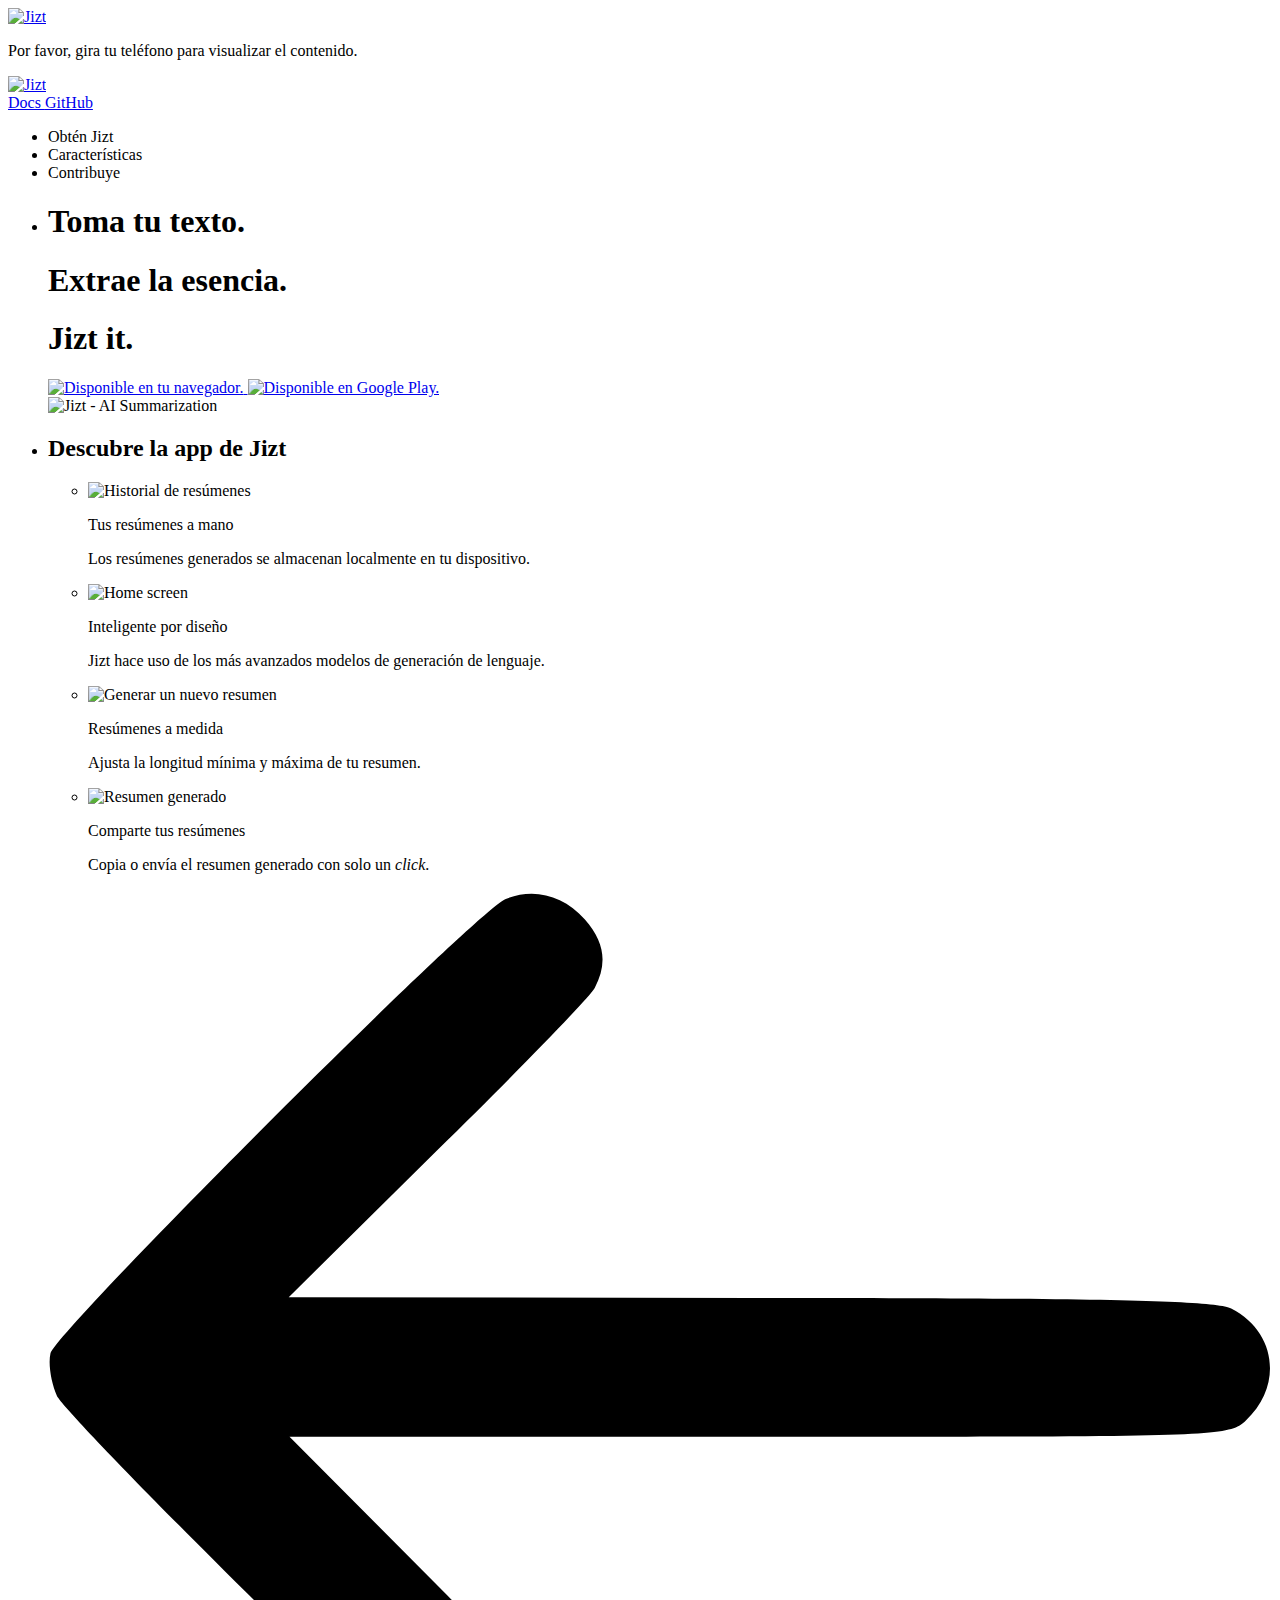
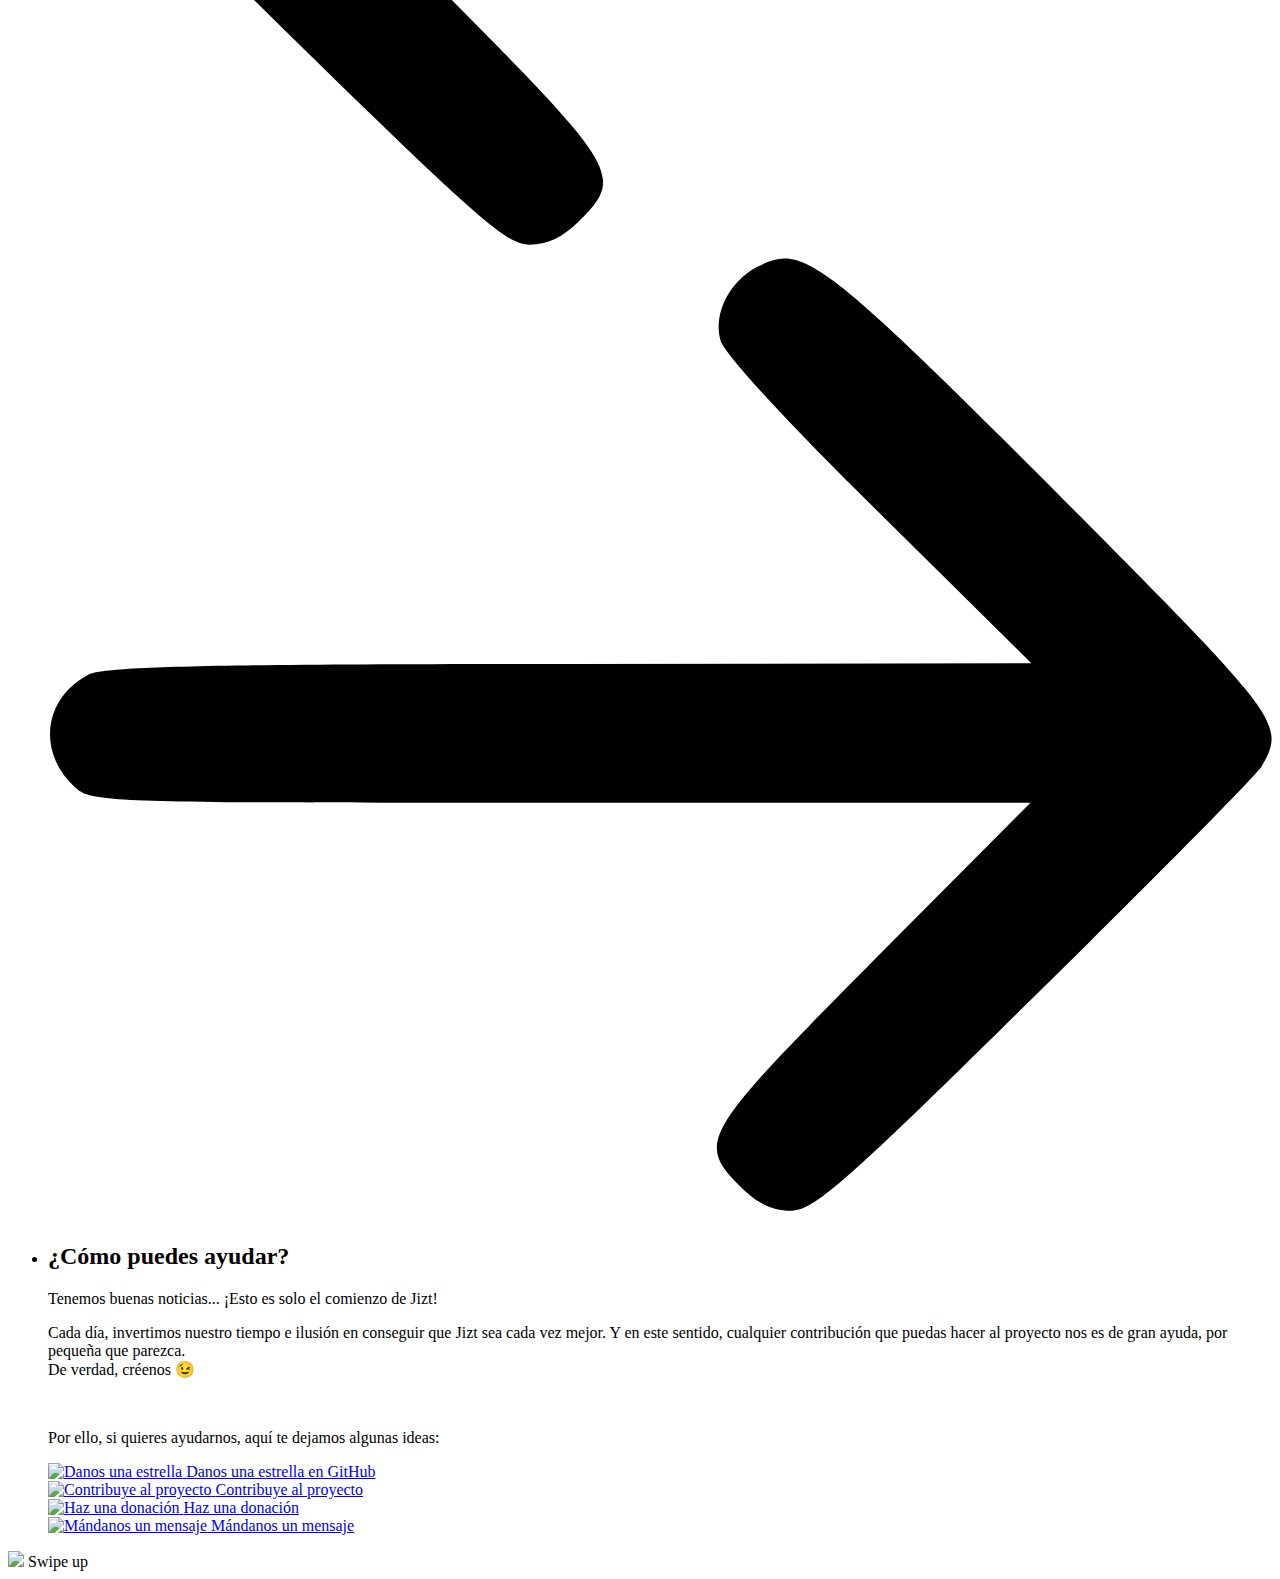
==== index.html @ ce5dbc08 "Update links" ====
<!DOCTYPE html>
<html lang="en">
<head>
  <title>Jizt - AI Summarization</title>
  <meta charset="utf-8">
  <meta name="viewport" content="width=device-width, initial-scale=1">
  <meta http-equiv="X-UA-Compatible" content="IE=edge">
  <meta name="description" content="Official Jizt website">
  <meta name="keywords" content="Jizt, AI, Summarization">
  <meta name="author" content="Diego Miguel">
  <link rel="stylesheet" href="assets/css/main.css">
  <link rel="icon" type="image/png" href="assets/img/favicon.png"/>
</head>
<body>

<!-- notification for small viewports and landscape oriented smartphones -->
<div class="device-notification">
  <a class="device-notification--logo" href="#0">
    <img src="assets/img/logo-jizt.png" width="30%"  alt="Jizt">
  </a>
  <p class="device-notification--message">Por favor, gira tu teléfono para visualizar
  el contenido.</p>
</div>
<div class="perspective effect-rotate-left">
  <div id="viewport" class="l-viewport">
    <header class="header">
      <a class="header-jizt" href="#0">
        <img src="assets/img/jizt-logo.png" alt="Jizt">
      </a>
      <div class="header-docs-github">
        <a class="header-docs" href="https://docs.jizt.it" target="_blank">
          Docs
        </a>
        <a class="header-github" href="https://github.com/jizt-it" target="_blank">
          GitHub
        </a>
      </div>
    </header>
    <div class="l-wrapper">
      <nav class="l-side-nav">
        <ul class="side-nav">
          <li class="is-active"><span>Obtén Jizt</span></li>
          <li><span>Características</span></li>
          <li><span>Contribuye</span></li>
        </ul>
      </nav>
      <ul class="l-main-content main-content">
        <li class="l-section section section--is-active">
          <div class="intro">
            <div class="intro--banner">
              <div class="cover">
                <div class="intro-message">
                  <div>
                    <h1>Toma tu texto.</h1>
                    <h1>Extrae la esencia.</h1>
                    <h1>Jizt it.</h1>
                  </div>
                  <div class="badges">
                    <a href="https://app.jizt.it" target="_blank">
                      <img class="browser-badge" src="assets/img/browser-badge.png" alt="Disponible en tu navegador."/>
                    </a><a href="https://play.google.com/store/apps/details?id=it.jizt.app" target="_blank">
                      <img class="google-play-badge" src="assets/img/google-play-badge.png" alt="Disponible en Google Play."/>
                    </a>
                  </div>
                </div>
                <img class="intro-visual" src="assets/img/introduction-visual.png" width="60%" alt="Jizt - AI Summarization">
              </div>
            </div>
          </div>
        </li>
        <li class="l-section section">
          <div class="screenshot">
            <h2>Descubre la app de Jizt</h2>
            <div class="screenshot--lockup">
              <ul class="slider">
                <li class="slider--item slider--item-left">
                  <div class="slider--item-image">
                    <img src="assets/img/4-screenshot-summaries.png" alt="Historial de resúmenes">
                  </div>
                  <p class="slider--item-title">Tus resúmenes a mano</p>
                  <p class="slider--item-description">Los resúmenes generados se almacenan localmente en tu dispositivo.</p>
                </li>
                <li class="slider--item slider--item-center">
                  <div class="slider--item-image">
                    <img src="assets/img/1-screenshot-home.png" alt="Home screen">
                  </div>
                  <p class="slider--item-title">Inteligente por diseño</p>
                  <p class="slider--item-description">Jizt hace uso de los más avanzados modelos de generación de lenguaje.</p>
                  </a>
                </li>
                <li class="slider--item slider--item-right">
                  <div class="slider--item-image">
                    <img src="assets/img/2-screenshot-new-summary.png" alt="Generar un nuevo resumen">
                  </div>
                  <p class="slider--item-title">Resúmenes a medida</p>
                  <p class="slider--item-description">Ajusta la longitud mínima y máxima de tu resumen.</p>
                </li>
                <li class="slider--item slider--item-right hidden">
                  <div class="slider--item-image">
                    <img src="assets/img/3-screenshot-summary.png" alt="Resumen generado">
                  </div>
                  <p class="slider--item-title">Comparte tus resúmenes</p>
                  <p class="slider--item-description">Copia o envía el resumen generado con solo un <i>click</i>.</p>
                </li>
              </ul>
              <div class="slider--prev">
                <svg version="1.1" id="Layer_1" xmlns="http://www.w3.org/2000/svg" xmlns:xlink="http://www.w3.org/1999/xlink" x="0px" y="0px"
                viewBox="0 0 150 118" style="enable-background:new 0 0 150 118;" xml:space="preserve">
                <g transform="translate(0.000000,118.000000) scale(0.100000,-0.100000)">
                  <path d="M561,1169C525,1155,10,640,3,612c-3-13,1-36,8-52c8-15,134-145,281-289C527,41,562,10,590,10c22,0,41,9,61,29
                  c55,55,49,64-163,278L296,510h575c564,0,576,0,597,20c46,43,37,109-18,137c-19,10-159,13-590,13l-565,1l182,180
                  c101,99,187,188,193,199c16,30,12,57-12,84C631,1174,595,1183,561,1169z"/>
                </g>
                </svg>
              </div>
              <div class="slider--next">
                <svg version="1.1" id="Layer_1" xmlns="http://www.w3.org/2000/svg" xmlns:xlink="http://www.w3.org/1999/xlink" x="0px" y="0px" viewBox="0 0 150 118" style="enable-background:new 0 0 150 118;" xml:space="preserve">
                <g transform="translate(0.000000,118.000000) scale(0.100000,-0.100000)">
                  <path d="M870,1167c-34-17-55-57-46-90c3-15,81-100,194-211l187-185l-565-1c-431,0-571-3-590-13c-55-28-64-94-18-137c21-20,33-20,597-20h575l-192-193C800,103,794,94,849,39c20-20,39-29,61-29c28,0,63,30,298,262c147,144,272,271,279,282c30,51,23,60-219,304C947,1180,926,1196,870,1167z"/>
                </g>
                </svg>
              </div>
            </div>
          </div>
        </li>
        <li class="l-section section">
          <div class="contribute">
            <div class="contribute--lockup">
              <div class="contribute-container">
                <h2>¿Cómo puedes ayudar?</h2>
                <p>Tenemos buenas noticias... ¡Esto es solo el comienzo de Jizt!</p>
                <p>Cada día, invertimos nuestro tiempo e ilusión en conseguir que
                Jizt sea cada vez mejor. Y en este sentido, cualquier contribución que
                puedas hacer al proyecto nos es de gran ayuda, por pequeña que parezca.<br>De verdad, créenos &#128521;</p>
                <br>
                <p>Por ello, si quieres ayudarnos, aquí te dejamos algunas ideas:</p>
                <div class="links-container">
                  <a href="https://github.com/jizt-it/jizt-backend" target="_blank">
                      <div class="star-us">
                        <img src="assets/img/github-icon.svg" alt="Danos una estrella">
                        <span>Danos una estrella en GitHub</span>
                      </div>
                  </a>
                  <a href="https://docs.jizt.it/anexos/CONTRIBUTING.html" target="_blank">
                      <div class="contribute">
                        <img src="assets/img/contribute-icon.svg" alt="Contribuye al proyecto">
                        <span>Contribuye al proyecto</span>
                      </div>
                  </a>
                  <a href="https://paypal.me/jiztit" target="_blank">
                      <div class="donate">
                        <img src="assets/img/paypal-icon.svg" alt="Haz una donación">
                        <span>Haz una donación</span>
                      </div>
                  </a>
                  <a href="mailto:contact@jizt.it" target="_blank">
                      <div class="email-us">
                        <img src="assets/img/email-icon.svg" alt="Mándanos un mensaje">
                        <span>Mándanos un mensaje</span>
                      </div>
                  </a>
                </div>
              </div>
            </div>
          </div>
        </li>
      </ul>
    </div>
      <div class="footer">
          <img class="swipe-up-icon" src="assets/img/arrow-up.svg">
          <span class="swipe-up">Swipe up</span>
      </div>
  </div>
</div>

<script src="https://ajax.googleapis.com/ajax/libs/jquery/2.2.4/jquery.min.js"></script>
<script>window.jQuery || document.write('<script src="assets/js/vendor/jquery-2.2.4.min.js"><\/script>')</script>
<script src="assets/js/functions-min.js"></script>
</body>
</html>
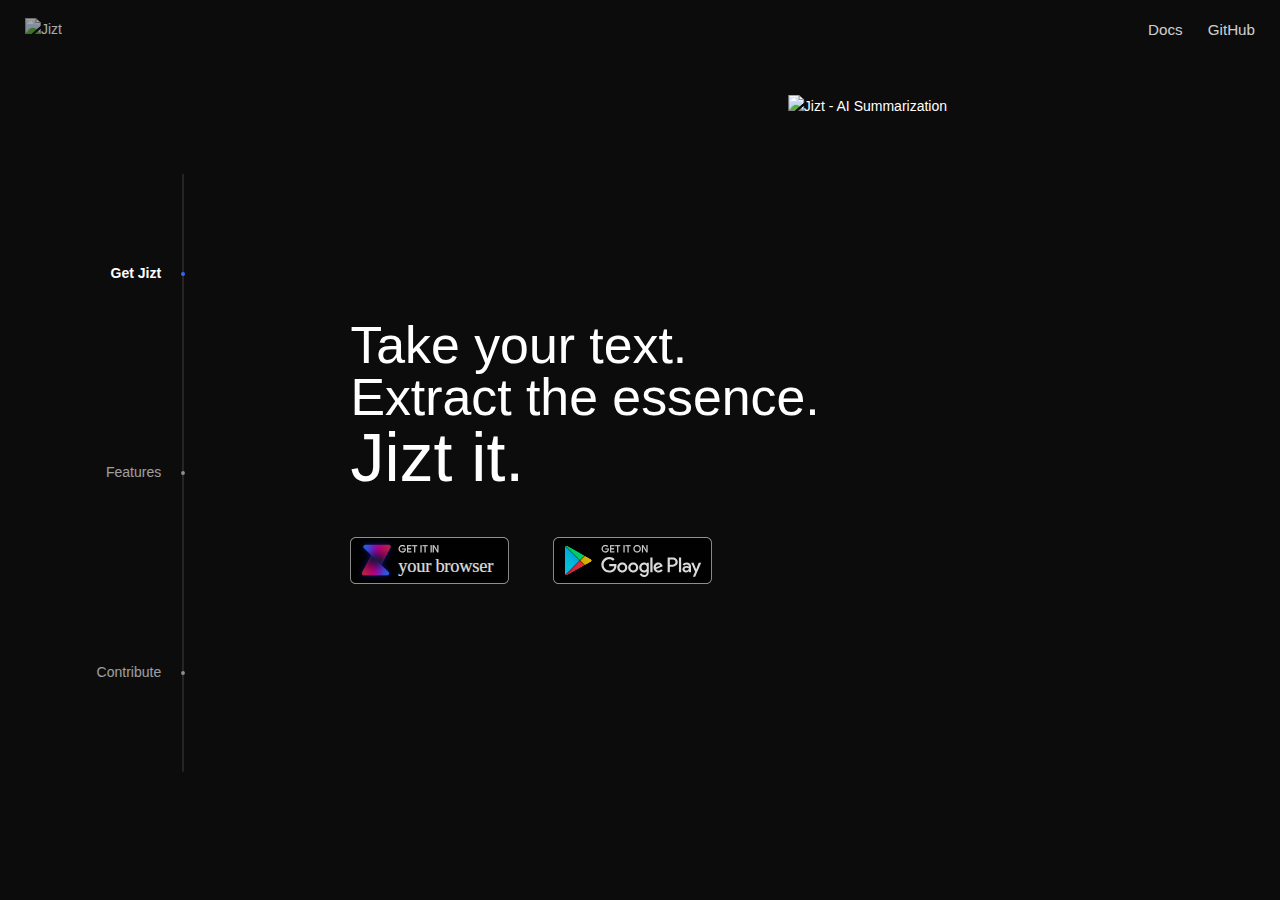
==== commit 7fde9550: "Translate website, clean up code & improve css" ====
--- a/index.html
+++ b/index.html
@@ -13,164 +13,155 @@
 </head>
 <body>
 
-<!-- notification for small viewports and landscape oriented smartphones -->
-<div class="device-notification">
-  <a class="device-notification--logo" href="#0">
-    <img src="assets/img/logo-jizt.png" width="30%"  alt="Jizt">
-  </a>
-  <p class="device-notification--message">Por favor, gira tu teléfono para visualizar
-  el contenido.</p>
-</div>
-<div class="perspective effect-rotate-left">
-  <div id="viewport" class="l-viewport">
-    <header class="header">
-      <a class="header-jizt" href="#0">
-        <img src="assets/img/jizt-logo.png" alt="Jizt">
+<div id="viewport" class="l-viewport">
+  <header class="header">
+    <a class="header-jizt">
+      <img src="assets/img/jizt-logo.png" alt="Jizt">
+    </a>
+    <div class="header-docs-github">
+      <a class="header-docs" href="https://docs.jizt.it" target="_blank">
+        Docs
       </a>
-      <div class="header-docs-github">
-        <a class="header-docs" href="https://docs.jizt.it" target="_blank">
-          Docs
-        </a>
-        <a class="header-github" href="https://github.com/jizt-it" target="_blank">
-          GitHub
-        </a>
-      </div>
-    </header>
-    <div class="l-wrapper">
-      <nav class="l-side-nav">
-        <ul class="side-nav">
-          <li class="is-active"><span>Obtén Jizt</span></li>
-          <li><span>Características</span></li>
-          <li><span>Contribuye</span></li>
-        </ul>
-      </nav>
-      <ul class="l-main-content main-content">
-        <li class="l-section section section--is-active">
-          <div class="intro">
-            <div class="intro--banner">
-              <div class="cover">
-                <div class="intro-message">
-                  <div>
-                    <h1>Toma tu texto.</h1>
-                    <h1>Extrae la esencia.</h1>
-                    <h1>Jizt it.</h1>
-                  </div>
-                  <div class="badges">
-                    <a href="https://app.jizt.it" target="_blank">
-                      <img class="browser-badge" src="assets/img/browser-badge.png" alt="Disponible en tu navegador."/>
-                    </a><a href="https://play.google.com/store/apps/details?id=it.jizt.app" target="_blank">
-                      <img class="google-play-badge" src="assets/img/google-play-badge.png" alt="Disponible en Google Play."/>
-                    </a>
-                  </div>
+      <a class="header-github" href="https://github.com/jizt-it" target="_blank">
+        GitHub
+      </a>
+    </div>
+  </header>
+  <div class="l-wrapper">
+    <nav class="l-side-nav">
+      <ul class="side-nav">
+        <li class="is-active"><span>Get Jizt</span></li>
+        <li><span>Features</span></li>
+        <li><span>Contribute</span></li>
+      </ul>
+    </nav>
+    <ul class="l-main-content main-content">
+      <li class="l-section section section--is-active">
+        <div class="intro">
+          <div class="intro--banner">
+            <div class="cover">
+              <div class="intro-message">
+                <div>
+                  <h1>Take your text.</h1>
+                  <h1>Extract the essence.</h1>
+                  <h1>Jizt it.</h1>
                 </div>
-                <img class="intro-visual" src="assets/img/introduction-visual.png" width="60%" alt="Jizt - AI Summarization">
+                <div class="badges">
+                  <a href="https://app.jizt.it" target="_blank">
+                    <img class="browser-badge" src="assets/img/browser-badge.svg" alt="Get it in your browser."/>
+                  </a><a href="https://play.google.com/store/apps/details?id=it.jizt.app" target="_blank">
+                    <img class="google-play-badge" src="assets/img/google-play-badge.svg" alt="Get it on Goolge Play."/>
+                  </a>
+                </div>
+              </div>
+              <img class="intro-visual" src="assets/img/introduction-visual.png" width="60%" alt="Jizt - AI Summarization">
+            </div>
+          </div>
+        </div>
+      </li>
+      <li class="l-section section">
+        <div class="screenshot">
+          <h2>Discover Jizt</h2>
+          <div class="screenshot--lockup">
+            <ul class="slider">
+              <li class="slider--item slider--item-left">
+                <div class="slider--item-image">
+                  <img src="assets/img/4-screenshot-summaries.png" alt="Summary History">
+                </div>
+                <p class="slider--item-title">Your summaries at hand</p>
+                <p class="slider--item-description">The generated summaries are stored locally on your device.</p>
+              </li>
+              <li class="slider--item slider--item-center">
+                <div class="slider--item-image">
+                  <img src="assets/img/1-screenshot-home.png" alt="Home screen">
+                </div>
+                <p class="slider--item-title">Intelligent by design</p>
+                <p class="slider--item-description">Jizt makes use of the most advanced language generation models.</p>
+                </a>
+              </li>
+              <li class="slider--item slider--item-right">
+                <div class="slider--item-image">
+                  <img src="assets/img/2-screenshot-new-summary.png" alt="Generate new summary">
+                </div>
+                <p class="slider--item-title">Customize your summaries</p>
+                <p class="slider--item-description">Set the minimum and maximum length of the summary.</p>
+              </li>
+              <li class="slider--item slider--item-right hidden">
+                <div class="slider--item-image">
+                  <img src="assets/img/3-screenshot-summary.png" alt="Generated summary">
+                </div>
+                <p class="slider--item-title">Share your summaries</p>
+                <p class="slider--item-description">Copy or send the generated summary with just one click.</p>
+              </li>
+            </ul>
+            <div class="slider--prev">
+              <svg version="1.1" id="Layer_1" xmlns="http://www.w3.org/2000/svg" xmlns:xlink="http://www.w3.org/1999/xlink" x="0px" y="0px"
+              viewBox="0 0 150 118" style="enable-background:new 0 0 150 118;" xml:space="preserve">
+              <g transform="translate(0.000000,118.000000) scale(0.100000,-0.100000)">
+                <path d="M561,1169C525,1155,10,640,3,612c-3-13,1-36,8-52c8-15,134-145,281-289C527,41,562,10,590,10c22,0,41,9,61,29
+                c55,55,49,64-163,278L296,510h575c564,0,576,0,597,20c46,43,37,109-18,137c-19,10-159,13-590,13l-565,1l182,180
+                c101,99,187,188,193,199c16,30,12,57-12,84C631,1174,595,1183,561,1169z"/>
+              </g>
+              </svg>
+            </div>
+            <div class="slider--next">
+              <svg version="1.1" id="Layer_1" xmlns="http://www.w3.org/2000/svg" xmlns:xlink="http://www.w3.org/1999/xlink" x="0px" y="0px" viewBox="0 0 150 118" style="enable-background:new 0 0 150 118;" xml:space="preserve">
+              <g transform="translate(0.000000,118.000000) scale(0.100000,-0.100000)">
+                <path d="M870,1167c-34-17-55-57-46-90c3-15,81-100,194-211l187-185l-565-1c-431,0-571-3-590-13c-55-28-64-94-18-137c21-20,33-20,597-20h575l-192-193C800,103,794,94,849,39c20-20,39-29,61-29c28,0,63,30,298,262c147,144,272,271,279,282c30,51,23,60-219,304C947,1180,926,1196,870,1167z"/>
+              </g>
+              </svg>
+            </div>
+          </div>
+        </div>
+      </li>
+      <li class="l-section section">
+        <div class="contribute">
+          <div class="contribute--lockup">
+            <div class="contribute-container">
+              <h2>How can you contribute?</h2>
+              <p>We have good news... This is just the beginning for Jizt!</p>
+              <p>Every day, we invest our time and enthusiasm in making Jizt even
+              greater. And in this sense, any contribution you can make to the project
+              is of great help to us, no matter how small it may seem. Seriously,
+              believe us &#128521;</p>
+              <br>
+              <p>So, if you want to help us, here are some things that would be great:</p>
+              <div class="links-container">
+                <a href="https://github.com/jizt-it/jizt-backend" target="_blank">
+                    <div class="star-us">
+                      <img src="assets/img/github-icon.svg" alt="Star us on GitHub">
+                      <span>Star us on GitHub</span>
+                    </div>
+                </a>
+                <a href="https://docs.jizt.it/anexos/CONTRIBUTING.html" target="_blank">
+                    <div class="contribute">
+                      <img src="assets/img/contribute-icon.svg" alt="Contribute to the project">
+                      <span>Contribute to the project</span>
+                    </div>
+                </a>
+                <a href="https://paypal.me/jiztit" target="_blank">
+                    <div class="donate">
+                      <img src="assets/img/paypal-icon.svg" alt="Make a donation">
+                      <span>Make a donation</span>
+                    </div>
+                </a>
+                <a href="mailto:contact@jizt.it" target="_blank">
+                    <div class="email-us">
+                      <img src="assets/img/email-icon.svg" alt="Drop us an email">
+                      <span>Drop us an email</span>
+                    </div>
+                </a>
               </div>
             </div>
           </div>
-        </li>
-        <li class="l-section section">
-          <div class="screenshot">
-            <h2>Descubre la app de Jizt</h2>
-            <div class="screenshot--lockup">
-              <ul class="slider">
-                <li class="slider--item slider--item-left">
-                  <div class="slider--item-image">
-                    <img src="assets/img/4-screenshot-summaries.png" alt="Historial de resúmenes">
-                  </div>
-                  <p class="slider--item-title">Tus resúmenes a mano</p>
-                  <p class="slider--item-description">Los resúmenes generados se almacenan localmente en tu dispositivo.</p>
-                </li>
-                <li class="slider--item slider--item-center">
-                  <div class="slider--item-image">
-                    <img src="assets/img/1-screenshot-home.png" alt="Home screen">
-                  </div>
-                  <p class="slider--item-title">Inteligente por diseño</p>
-                  <p class="slider--item-description">Jizt hace uso de los más avanzados modelos de generación de lenguaje.</p>
-                  </a>
-                </li>
-                <li class="slider--item slider--item-right">
-                  <div class="slider--item-image">
-                    <img src="assets/img/2-screenshot-new-summary.png" alt="Generar un nuevo resumen">
-                  </div>
-                  <p class="slider--item-title">Resúmenes a medida</p>
-                  <p class="slider--item-description">Ajusta la longitud mínima y máxima de tu resumen.</p>
-                </li>
-                <li class="slider--item slider--item-right hidden">
-                  <div class="slider--item-image">
-                    <img src="assets/img/3-screenshot-summary.png" alt="Resumen generado">
-                  </div>
-                  <p class="slider--item-title">Comparte tus resúmenes</p>
-                  <p class="slider--item-description">Copia o envía el resumen generado con solo un <i>click</i>.</p>
-                </li>
-              </ul>
-              <div class="slider--prev">
-                <svg version="1.1" id="Layer_1" xmlns="http://www.w3.org/2000/svg" xmlns:xlink="http://www.w3.org/1999/xlink" x="0px" y="0px"
-                viewBox="0 0 150 118" style="enable-background:new 0 0 150 118;" xml:space="preserve">
-                <g transform="translate(0.000000,118.000000) scale(0.100000,-0.100000)">
-                  <path d="M561,1169C525,1155,10,640,3,612c-3-13,1-36,8-52c8-15,134-145,281-289C527,41,562,10,590,10c22,0,41,9,61,29
-                  c55,55,49,64-163,278L296,510h575c564,0,576,0,597,20c46,43,37,109-18,137c-19,10-159,13-590,13l-565,1l182,180
-                  c101,99,187,188,193,199c16,30,12,57-12,84C631,1174,595,1183,561,1169z"/>
-                </g>
-                </svg>
-              </div>
-              <div class="slider--next">
-                <svg version="1.1" id="Layer_1" xmlns="http://www.w3.org/2000/svg" xmlns:xlink="http://www.w3.org/1999/xlink" x="0px" y="0px" viewBox="0 0 150 118" style="enable-background:new 0 0 150 118;" xml:space="preserve">
-                <g transform="translate(0.000000,118.000000) scale(0.100000,-0.100000)">
-                  <path d="M870,1167c-34-17-55-57-46-90c3-15,81-100,194-211l187-185l-565-1c-431,0-571-3-590-13c-55-28-64-94-18-137c21-20,33-20,597-20h575l-192-193C800,103,794,94,849,39c20-20,39-29,61-29c28,0,63,30,298,262c147,144,272,271,279,282c30,51,23,60-219,304C947,1180,926,1196,870,1167z"/>
-                </g>
-                </svg>
-              </div>
-            </div>
-          </div>
-        </li>
-        <li class="l-section section">
-          <div class="contribute">
-            <div class="contribute--lockup">
-              <div class="contribute-container">
-                <h2>¿Cómo puedes ayudar?</h2>
-                <p>Tenemos buenas noticias... ¡Esto es solo el comienzo de Jizt!</p>
-                <p>Cada día, invertimos nuestro tiempo e ilusión en conseguir que
-                Jizt sea cada vez mejor. Y en este sentido, cualquier contribución que
-                puedas hacer al proyecto nos es de gran ayuda, por pequeña que parezca.<br>De verdad, créenos &#128521;</p>
-                <br>
-                <p>Por ello, si quieres ayudarnos, aquí te dejamos algunas ideas:</p>
-                <div class="links-container">
-                  <a href="https://github.com/jizt-it/jizt-backend" target="_blank">
-                      <div class="star-us">
-                        <img src="assets/img/github-icon.svg" alt="Danos una estrella">
-                        <span>Danos una estrella en GitHub</span>
-                      </div>
-                  </a>
-                  <a href="https://docs.jizt.it/anexos/CONTRIBUTING.html" target="_blank">
-                      <div class="contribute">
-                        <img src="assets/img/contribute-icon.svg" alt="Contribuye al proyecto">
-                        <span>Contribuye al proyecto</span>
-                      </div>
-                  </a>
-                  <a href="https://paypal.me/jiztit" target="_blank">
-                      <div class="donate">
-                        <img src="assets/img/paypal-icon.svg" alt="Haz una donación">
-                        <span>Haz una donación</span>
-                      </div>
-                  </a>
-                  <a href="mailto:contact@jizt.it" target="_blank">
-                      <div class="email-us">
-                        <img src="assets/img/email-icon.svg" alt="Mándanos un mensaje">
-                        <span>Mándanos un mensaje</span>
-                      </div>
-                  </a>
-                </div>
-              </div>
-            </div>
-          </div>
-        </li>
-      </ul>
+        </div>
+      </li>
+    </ul>
+  </div>
+    <div class="footer">
+        <img class="swipe-up-icon" src="assets/img/arrow-up.svg">
+        <span class="swipe-up">Swipe up</span>
     </div>
-      <div class="footer">
-          <img class="swipe-up-icon" src="assets/img/arrow-up.svg">
-          <span class="swipe-up">Swipe up</span>
-      </div>
-  </div>
 </div>
 
 <script src="https://ajax.googleapis.com/ajax/libs/jquery/2.2.4/jquery.min.js"></script>
--- a/assets/css/main.css
+++ b/assets/css/main.css
@@ -0,0 +1,989 @@
+@font-face{
+    font-family:'Kanit';
+    src:local("☺"),url("fonts/Kanit-Black.ttf") format("truetype");
+    font-weight:900;
+    font-style:normal
+}
+@font-face{
+    font-family:'Kanit';
+    src:local("☺"),url("fonts/Kanit-Bold.ttf") format("truetype");
+    font-weight:700;
+    font-style:normal
+}
+@font-face{
+    font-family:'Kanit';
+    src:local("☺"),url("fonts/Kanit-Regular.ttf") format("truetype");
+    font-weight:400;
+    font-style:normal
+}
+@font-face{
+    font-family:'Kanit';
+    src:local("☺"),url("fonts/Kanit-Light.ttf") format("truetype");
+    font-weight:300;
+    font-style:normal
+}
+@font-face{
+    font-family:'Kanit';
+    src:local("☺"),url("fonts/Kanit-ExtraLight.ttf") format("truetype");
+    font-weight:200;
+    font-style:normal
+}
+/*! normalize.css v3.0.2 | MIT License | git.io/normalize */
+html{
+    font-family:sans-serif;
+    -ms-text-size-adjust:100%;
+    -webkit-text-size-adjust:100%
+}
+body{
+    margin:0
+}
+article,aside,details,figcaption,figure,footer,hgroup,main,menu,nav,section,summary{
+    display:block
+}
+audio,canvas,progress,video{
+    display:inline-block;
+    vertical-align:baseline
+}
+audio:not([controls]){
+    display:none;
+    height:0
+}
+[hidden],template{
+    display:none
+}
+a{
+    background-color:transparent;
+    display: inline-block;
+}
+a:active,a:hover{
+    outline:0
+}
+abbr[title]{
+    border-bottom:1px dotted
+}
+b,strong{
+    font-weight:bold
+}
+dfn{
+    font-style:italic
+}
+h1{
+    font-size:2em;
+    margin:0.67em 0
+}
+mark{
+    background:#ff0;
+    color:#000
+}
+small{
+    font-size:80%
+}
+sub,sup{
+    font-size:75%;
+    line-height:0;
+    position:relative;
+    vertical-align:baseline
+}
+sup{
+    top:-0.5em
+}
+sub{
+    bottom:-0.25em
+}
+img{
+    border:0
+}
+svg:not(:root){
+    overflow:hidden
+}
+figure{
+    margin:1em 40px
+}
+hr{
+    box-sizing:content-box;
+    height:0
+}
+pre{
+    overflow:auto
+}
+code,kbd,pre,samp{
+    font-family:monospace, monospace;
+    font-size:1em
+}
+button,input,optgroup,select,textarea{
+    color:inherit;
+    font:inherit;
+    margin:0
+}
+button{
+    overflow:visible
+}
+button,select{
+    text-transform:none
+}
+button,html input[type="button"],input[type="reset"],input[type="submit"]{
+    -webkit-appearance:button;
+    cursor:pointer
+}
+button[disabled],html input[disabled]{
+    cursor:default
+}
+button::-moz-focus-inner,input::-moz-focus-inner{
+    border:0;
+    padding:0
+}
+input{
+    line-height:normal
+}
+input[type="checkbox"],input[type="radio"]{
+    box-sizing:border-box;
+    padding:0
+}
+input[type="number"]::-webkit-inner-spin-button,input[type="number"]::-webkit-outer-spin-button{
+    height:auto
+}
+input[type="search"]{
+    -webkit-appearance:textfield;
+    box-sizing:content-box
+}
+input[type="search"]::-webkit-search-cancel-button,input[type="search"]::-webkit-search-decoration{
+    -webkit-appearance:none
+}
+fieldset{
+    border:1px solid #c0c0c0;
+    margin:0 2px;
+    padding:0.35em 0.625em 0.75em
+}
+legend{
+    border:0;
+    padding:0
+}
+textarea{
+    overflow:auto
+}
+optgroup{
+    font-weight:bold
+}
+table{
+    border-collapse:collapse;
+    border-spacing:0
+}
+td,th{
+    padding:0
+}
+::-moz-selection{
+    background:#FFF498
+}
+::selection{
+    background:#FFF498
+}
+::-moz-selection{
+    background:#FFF498
+}
+img::-moz-selection{
+    background:transparent
+}
+img::selection{
+    background:transparent
+}
+img::-moz-selection{
+    background:transparent
+}
+body{
+    -webkit-tap-highlight-color:#FFF498
+}
+body{
+    background-color:#0c0c0c;
+    font-size:14px;
+    line-height:1.6;
+    font-family:"Kanit",sans-serif;
+    color:#fff;
+    -webkit-font-smoothing:antialiased;
+    -webkit-text-size-adjust:100%
+}
+.l-viewport{
+    position:relative;
+    width:100%;
+    height:100vh;
+    box-shadow:0 0 45px 5px rgba(0,0,0,0.85);
+    overflow:hidden
+}
+.l-wrapper{
+    position: absolute;
+    width: 100%;
+    max-width:95%;
+    height: 95%;
+    margin:0 10% 0 5%;
+    display: flex;
+    bottom: 0;
+}
+.l-side-nav{
+    position: relative;
+    margin-right: 13vw;
+    left:0;
+    display:-webkit-box;
+    display:-webkit-flex;
+    display:-ms-flexbox;
+    display:flex;
+    height:100%;
+    -webkit-box-align:center;
+    -webkit-align-items:center;
+    -ms-flex-align:center;
+    align-items: center;
+}
+.l-side-nav::after{
+    content:"";
+    position:absolute;
+    top:50%;
+    right:0;
+    -webkit-transform:translateY(-50%);
+    transform:translateY(-50%);
+    width:2px;
+    height:70%;
+    max-height:750px;
+    background-color:#555;
+    opacity:.35;
+    z-index:1;
+}
+
+.l-main-content{
+    position:relative;
+    width:100%;
+    height:100%;
+    margin:0;
+    padding:0;
+    list-style:none
+}
+.l-section{
+    position:absolute;
+    width:100%;
+    height:100%
+}
+.section{
+    opacity:0;
+    visibility:hidden;
+    -webkit-transition:opacity .4s ease-in-out,visibility 0s .4s;
+    transition:opacity .4s ease-in-out,visibility 0s .4s
+}
+.section--is-active{
+    opacity:1;
+    visibility:visible;
+    z-index:1;
+    -webkit-transition:opacity .4s ease-in-out .4s;
+    transition:opacity .4s ease-in-out .4s
+}
+.section--next{
+    -webkit-transform:translateY(-45px);
+    transform:translateY(-45px);
+    -webkit-transition:-webkit-transform .4s ease-in-out;
+    transition:-webkit-transform .4s ease-in-out;
+    transition:transform .4s ease-in-out;
+    transition:transform .4s ease-in-out, -webkit-transform .4s ease-in-out
+}
+.section--prev{
+    -webkit-transform:translateY(45px);
+    transform:translateY(45px);
+    -webkit-transition:-webkit-transform .4s ease-in-out;
+    transition:-webkit-transform .4s ease-in-out;
+    transition:transform .4s ease-in-out;
+    transition:transform .4s ease-in-out, -webkit-transform .4s ease-in-out
+}
+.header {
+    position: absolute;
+    top: 2%;
+    left:0;
+    width:100%;
+    height:20px;
+    display: flex;
+    z-index: 10;
+}
+
+.header a,
+.header img {
+    color: white;
+    text-decoration: white;
+    opacity: 0.8;
+    -webkit-transition: opacity 10ms ease-in-out;
+    transition: opacity 200ms ease-in-out;
+}
+
+.header a:hover,
+.header img:hover {
+    opacity: 1;
+}
+
+.header .header-jizt {
+    margin-left: 25px;
+    cursor: pointer;
+}
+
+.header .header-docs-github {
+    display: flex;
+    margin-right: 25px;
+    position: absolute;
+    right: 0;
+    white-space: nowrap;
+    justify-content: space-between;
+    font-size: 0.95rem;
+}
+
+.header .header-docs-github a:not(:last-child) {
+    margin-right: 25px;
+}
+
+.header a {
+    height: 100%;
+    width: auto;
+}
+
+.header img {
+    height: 100%;
+    width: auto;
+}
+
+.footer {
+    width: 100%;
+    position: absolute;
+    bottom: 10px;
+    display: none;
+    flex-direction: column;
+    align-items: center;
+    justify-content: center;
+    opacity: 0.8;
+    z-index: 1;
+}
+
+.footer .swipe-up-icon {
+    height: 0.7rem;
+    margin-bottom: 2px;
+}
+
+.side-nav{
+    position:relative;
+    display:-webkit-box;
+    display:-webkit-flex;
+    display:-ms-flexbox;
+    display:flex;
+    width:120px;
+    height:70%;
+    max-height:750px;
+    -webkit-box-orient:vertical;
+    -webkit-box-direction:normal;
+    -webkit-flex-direction:column;
+    -ms-flex-direction:column;
+    flex-direction:column;
+    -webkit-justify-content:space-around;
+    -ms-flex-pack:distribute;
+    justify-content:space-around;
+    padding:0;
+    z-index:10;
+    text-align: right;
+    list-style: none;
+}
+
+.side-nav>li{
+    position:relative;
+    margin-left: -2px;
+    color:#fff;
+    cursor:pointer;
+}
+
+.side-nav>li span{
+    position:relative;
+    display: inline list-item;
+    color:#fff;
+    font-size:14px;
+    opacity:0.6;
+}
+
+.side-nav>li span::after{
+    margin: 0px -1.2px 2px 20px;
+    width: 4px;
+    height: 4px;
+    content: '';
+    display: inline-block;
+    -moz-border-radius: 7.5px;
+    -webkit-border-radius: 7.5px;
+    border-radius: 7.5px;
+    background-color: #ffffff;
+    z-index: 2;
+    opacity: 0.8;
+}
+
+.side-nav>li.is-active span::after{
+    background-color:#3367FE;
+    opacity: 1;
+}
+
+.side-nav li.is-active{
+    -webkit-transition:color .4s ease-in-out;
+    transition:color .4s ease-in-out;
+    font-weight: 600;
+}
+
+.side-nav li.is-active span{
+    opacity:1;
+    visibility:visible;
+    -webkit-transition:opacity .4s ease-in-out;
+    transition:opacity .4s ease-in-out;
+}
+.side-nav li.is-active::before{
+    left:-33px;
+}
+.intro{
+    position:relative;
+    display:-webkit-box;
+    display:-webkit-flex;
+    display:-ms-flexbox;
+    display:flex;
+    height:100%;
+    -webkit-box-orient:vertical;
+    -webkit-box-direction:normal;
+    -webkit-flex-direction:column;
+    -ms-flex-direction:column;
+    flex-direction:column;
+    -webkit-box-pack:center;
+    -webkit-justify-content:center;
+    -ms-flex-pack:center;
+    justify-content:center;
+}
+.intro--banner{
+    position:relative;
+    height: 80%;
+    display: flex;
+    margin-top: -35px;
+    align-items: center;
+}
+
+.intro--banner * {
+    position: relative;
+}
+.intro--banner h1{
+    margin-top: 0px;
+    font-size:68px;
+    font-weight: 500;
+    line-height:1;
+    z-index:1
+}
+.intro--banner h1:not(:last-child) {
+    width: 100%;
+    margin-bottom: 0px;
+    font-weight: 200;
+    font-size: 3.7em;
+}
+
+.intro--banner .cover {
+    display: flex;
+    widt100%;
+    align-items: center;
+}
+
+.intro--banner .intro-message {
+    max-width: 100%;
+    white-space: nowrap;
+    z-index: 1;
+}
+
+.intro--banner .intro-visual {
+    right: 0;
+    height: 80vh;
+    width: auto;
+    pointer-events: none;
+    -webkit-transform:translateX(-20%);
+    transform: translateX(-20%);
+}
+
+.intro-message .badges {
+    position: relative;
+    width: 77%;
+    height: 47px;
+    margin: 0px;
+    display: inline-block;
+}
+
+.intro-message .badges a {
+    height: 100%;
+}
+
+.intro-message .badges a:last-child {
+    position: absolute;
+    right: 0;
+}
+
+.intro--banner .google-play-badge,
+.intro--banner .browser-badge {
+    height: 47px;
+    opacity: 0.85;
+    -webkit-transition: opacity 150ms ease-in-out;
+    transition: opacity 150ms ease-in-out;
+}
+
+
+.intro--banner .google-play-badge:hover,
+.intro--banner .browser-badge:hover {
+    opacity: 1;
+}
+.intro--options{
+    display:-webkit-box;
+    display:-webkit-flex;
+    display:-ms-flexbox;
+    display:flex;
+    -webkit-box-pack:justify;
+    -webkit-justify-content:space-between;
+    -ms-flex-pack:justify;
+    justify-content:space-between;
+    margin:0;
+    padding:0;
+    list-style:none
+}
+.intro--options>a{
+    max-width:250px;
+    text-decoration:none;
+    color:#282828;
+    -webkit-transition:color .2s ease-in-out;
+    transition:color .2s ease-in-out
+}
+.intro--options>a:hover{
+    color:#fff
+}
+.intro--options h3{
+    font-size:16px;
+    text-transform:uppercase
+}
+.intro--options p{
+    margin-bottom:0
+}
+
+.screenshot{
+    position:relative;
+    display:-webkit-box;
+    display:-webkit-flex;
+    display:-ms-flexbox;
+    display:flex;
+    width:960px;
+    max-width:80%;
+    height:100%;
+    -webkit-box-orient:vertical;
+    -webkit-box-direction:normal;
+    -webkit-flex-direction:column;
+    -ms-flex-direction:column;
+    flex-direction:column;
+    -webkit-box-pack:center;
+    -webkit-justify-content:center;
+    -ms-flex-pack:center;
+    justify-content:center;
+    margin: 0 auto 0 0;
+}
+
+.screenshot h2{
+    margin:0 0 20px 0;
+    font-size: 2.5rem;
+    text-align: center;
+    font-weight: 500;
+}
+
+.screenshot--lockup{
+    position:relative;
+    height: 75%;
+}
+.screenshot--lockup .slider{
+    position:relative;
+    display:-webkit-box;
+    display:-webkit-flex;
+    display:-ms-flexbox;
+    display:flex;
+    width:80%;
+    height: 95%;
+    margin:0 auto;
+    padding:0;
+    list-style:none
+}
+.screenshot--lockup .slider--item{
+    position:absolute;
+    height: 100%;
+    display:none;
+    text-align:center
+}
+.screenshot--lockup .slider--item-title{
+    height: auto;
+    display: none;
+    margin-top: 10px;
+    margin-bottom: 0;
+    font-weight: 400;
+    font-size: 0.9rem;
+    text-transform:uppercase;
+    color: #fff;
+}
+.screenshot--lockup .slider--item-description{
+    display:none;
+    margin:0 auto;
+    font-weight: 300;
+    font-size: 1rem;
+}
+.screenshot--lockup .slider--item-image{
+    height: 100%;
+    width: 100%;
+    margin:0 auto;
+    overflow:hidden
+}
+.screenshot--lockup .slider--item-image img{
+    height: 100%;
+}
+.screenshot--lockup .slider--item-left{
+    height: 60%;
+    top:50%;
+    left:0;
+    -webkit-transform:translateY(-50%);
+    transform:translateY(-50%);
+    display:block;
+    filter: brightness(0.3);
+}
+.screenshot--lockup .slider--item-right{
+    height: 60%;
+    top:50%;
+    right:0;
+    -webkit-transform:translateY(-50%);
+    transform:translateY(-50%);
+    display:block;
+    filter: brightness(0.3);
+}
+
+.screenshot--lockup .slider--item-center{
+    position:relative;
+    width: 100%;
+    top:30px;
+    left:50%;
+    -webkit-transform:translateX(-50%);
+    transform:translateX(-50%);
+    display:block;
+    z-index: 1;
+}
+
+.screenshot--lockup .slider--item-center .slider--item-title{
+    display: block;
+    margin-top:25px;
+    font-size: 1.2rem;
+}
+.screenshot--lockup .slider--item-center .slider--item-description{
+    display:block;
+    color: #cecece;
+}
+.screenshot--lockup .slider--item-center .slider--item-image{
+    height: 80%;
+}
+.screenshot--lockup .slider--next,.screenshot--lockup .slider--prev{
+    position:absolute;
+    position: absolute;
+    top: 50%;
+    -ms-transform: translateY(-50%);
+    transform: translateY(-50%);
+    display:-webkit-box;
+    display:-webkit-flex;
+    display:-ms-flexbox;
+    display:flex;
+    width:50px;
+    height:50px;
+    -webkit-box-align:center;
+    -webkit-align-items:center;
+    -ms-flex-align:center;
+    align-items:center;
+    -webkit-box-pack:center;
+    -webkit-justify-content:center;
+    -ms-flex-pack:center;
+    justify-content:center;
+    background-color:#282828;
+    border-radius:50%;
+    cursor:pointer
+}
+.screenshot--lockup .slider--next svg,.screenshot--lockup .slider--prev svg{
+    width:20px;
+    fill:#fff
+}
+.screenshot--lockup .slider--next{
+    right:0
+}
+.screenshot--lockup .slider--prev{
+    left:0
+}
+
+.contribute{
+    position: relative;
+    top:0;
+    left:0;
+    width:100%;
+    height:100%;
+    background-image:url("../img/contribute-visual.png");
+    background-position:center;
+    background-size:cover;
+    background-repeat:no-repeat
+}
+.contribute--lockup {
+    position:relative;
+    display:-webkit-box;
+    display:-webkit-flex;
+    display:-ms-flexbox;
+    display:flex;
+    max-width:75%;
+    height:100%;
+    -webkit-box-align:center;
+    -webkit-align-items:center;
+    -ms-flex-align:center;
+    align-items:center;
+    justify-content: center;
+    margin:0 10% 0 0;
+    background: no-repeat bottom/100% url("../img/footer-bg.png");
+}
+
+.contribute--lockup .contribute-container {
+    height: 100%;
+    width: 75%;
+    display: flex;
+    flex-direction: column;
+    align-items: center;
+    justify-content: center;
+    text-align: justify;
+}
+
+.contribute--lockup .contribute-container h2 {
+    margin: -5% 0 5% 0;
+    font-size: 2.5rem;
+    font-weight: 500;
+    text-align: center;
+}
+
+.contribute--lockup .contribute-container p {
+    width: 80%;
+    font-size: 1.15rem;
+    font-weight: 300;
+}
+
+.contribute--lockup .contribute-container p:first-of-type {
+    font-weight: 600;
+}
+
+.contribute-container .links-container {
+    margin-top: 1%;
+    display: flex;
+    flex-direction: column;
+}
+
+.links-container a:not(:last-child) {
+    margin-bottom: 5%;
+}
+
+.links-container div {
+    display: flex;
+    align-items: center;
+    opacity: 1;
+    transition: opacity 200ms ease-in-out;
+}
+
+.links-container div:hover {
+    opacity: 0.83;
+}
+
+.links-container img {
+    width: 1rem;
+    margin-right: 15px;
+}
+
+.contribute-container span {
+    color: white;
+    text-decoration: none;
+    font-size: 1rem;
+}
+
+@media (max-width: 1000px){
+    .l-side-nav {
+        display: none;
+    }
+
+    .footer {
+        display: flex;
+    }
+
+    .l-wrapper {
+        position: absolute;
+        width: 100%;
+        max-width: none;
+        margin: 0;
+    }
+
+    .screenshot {
+        margin: 0 auto;
+    }
+
+    .cover {
+        margin: 0 10%;
+    }
+
+    .contribute--lockup {
+        margin: 0 auto;
+    }
+}
+
+@media (max-width: 800px){
+    .header {
+        position: relative;
+    }
+
+    .intro--banner {
+        justify-content: center;
+    }
+
+    .intro--banner h1:not(:last-child) {
+        font-size: 2rem;
+    }
+
+    .intro--banner h1:last-child {
+        font-size: 3rem;
+        margin-bottom: 20%;
+    }
+
+    .intro--banner .cover {
+        height: 100%;
+    }
+
+    .intro--banner {
+        height: 100%;
+    }
+
+    .intro-message .badges img {
+        opacity: 1;
+    }
+
+    .intro--banner .intro-message {
+        white-space: normal;
+    }
+
+    .intro-message .badges a:last-child {
+        position: relative;
+    }
+
+    .intro-message .badges .browser-badge {
+        margin-bottom: 10px;
+    }
+
+    .intro--banner .intro-visual {
+        position: absolute;
+        right: -58%;
+        -webkit-transform: none;
+        transform: none;
+        opacity: 0.8;
+        bottom: -2%;
+    }
+
+    .screenshot {
+        max-width: 95%;
+    }
+
+    .screenshot h2 {
+        font-size: 1.5rem;
+    }
+
+    .screenshot--lockup {
+        height: 60%;
+    }
+
+    .contribute--lockup {
+        max-width: 100%;
+        margin: 0;
+    }
+
+    .contribute--lockup .contribute-container {
+        width: 100%;
+    }
+
+    .contribute-container .links-container {
+        width: 60%;
+    }
+
+    .contribute--lockup .contribute-container h2 {
+        font-size: 1.5rem;
+    }
+
+    .contribute--lockup .contribute-container p {
+        font-size: 1rem;
+    }
+}
+
+@media (min-aspect-ratio: 2/1) and (max-height: 600px) {
+    .intro--banner .cover {
+        width: 80%;
+    }
+
+    .intro--banner h1:last-child {
+        margin-bottom: 10%;
+    }
+
+    .intro--banner .intro-visual {
+        right: 0;
+        height: 100vh;
+    }
+
+    .screenshot h2 {
+        font-size: 1.5rem;
+        margin-bottom: 0;
+        margin-top: -10%;
+    }
+
+    .contribute--lockup {
+        max-width: 100%;
+    }
+    .contribute--lockup .contribute-container {
+        width: 100%;
+        margin: 0;
+    }
+
+    .screenshot--lockup {
+        height: 60%;
+    }
+
+    .contribute--lockup .contribute-container h2{
+        margin: 0;
+        font-size: 1.5rem;
+        font-weight: 600;
+    }
+
+    .contribute--lockup .contribute-container p {
+        width: 90%;
+        margin: 1% 0;
+    }
+
+    .contribute-container .links-container {
+        width: 60%;
+        flex-direction: row;
+        flex-flow: wrap;
+    }
+
+    .links-container a:not(:last-child) {
+        margin-right: 5%;
+        margin-bottom: 2%;
+    }
+
+    .links-container a:nth-child(3) {
+        margin-right: 6.4%;
+    }
+
+}
+
+@media (max-width: 700px) and (max-height: 1000px){
+    .screenshot h2 {
+        margin-top: -20%;
+    }
+}
+
+@media (max-width: 400px) and (max-height: 620px){
+    .contribute--lockup .contribute-container p {
+        width: 90%;
+        margin: 1% 0;
+    }
+
+    .contribute--lockup .contribute-container span {
+        font-size: 0.8rem;
+    }
+
+    .links-container a:not(:last-child) {
+        margin-bottom: 1%;
+    }
+}
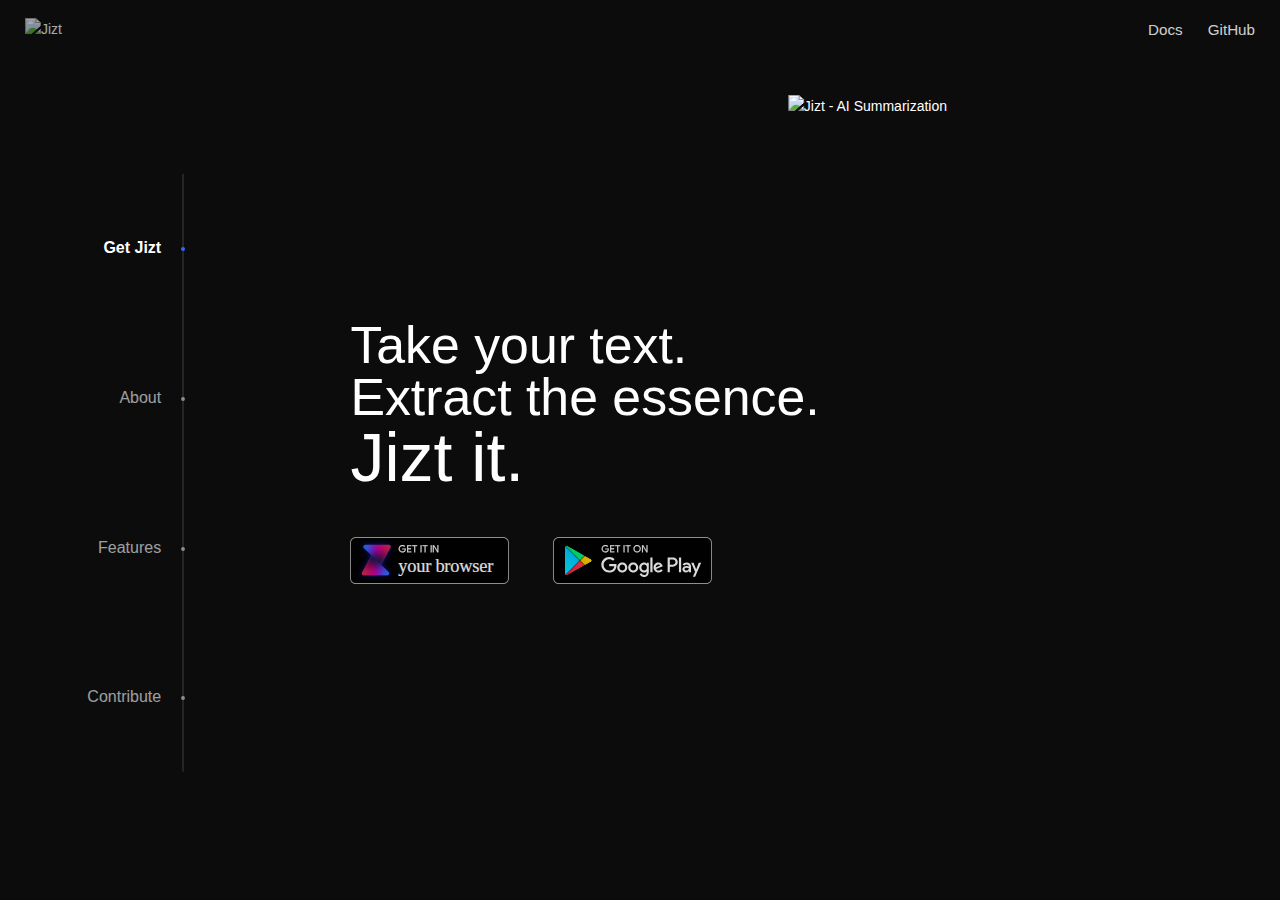
==== commit 5e9a8699: "Add about" ====
--- a/index.html
+++ b/index.html
@@ -31,6 +31,7 @@
     <nav class="l-side-nav">
       <ul class="side-nav">
         <li class="is-active"><span>Get Jizt</span></li>
+        <li><span>About</span></li>
         <li><span>Features</span></li>
         <li><span>Contribute</span></li>
       </ul>
@@ -55,6 +56,27 @@
                 </div>
               </div>
               <img class="intro-visual" src="assets/img/introduction-visual.png" width="60%" alt="Jizt - AI Summarization">
+            </div>
+          </div>
+        </div>
+      </li>
+      <li class="l-section section">
+        <div class="about">
+          <div class="about--lockup">
+            <div class="about-container">
+              <h2>What is Jizt?</h2>
+              <p>Jizt started as <a href="https://www.diegomiguel.me" target="_blank">Diego
+              Miguel</a>'s Bachelor's final project (thesis), but now its path continues beyond
+              it. As for now, Jizt is able to generate abstractive summaries making
+              use of the last advances in NLP. In the future, we plan to add more NLP
+              tasks, so that Jizt can be even better!</p>
+              <p>Everything is still at a very early stage, but progressively, we will
+              add new features, so stay tuned! Please, keep in mind that Jizt is developed in
+              our free time, so more often than not, we won't be able to devote as much time 
+              as we would like.</p>
+              <p>You can take a look at the <a
+              href="https://github.com/orgs/jizt-it/projects/1" target="_blank">Jizt Roadmap</a>
+              to see what's going on at the moment.</p>
             </div>
           </div>
         </div>
--- a/assets/css/main.css
+++ b/assets/css/main.css
@@ -394,6 +394,7 @@
     color:#fff;
     font-size:14px;
     opacity:0.6;
+    font-size: 1rem;
 }
 
 .side-nav>li span::after{
@@ -706,6 +707,7 @@
     left:0
 }
 
+.about,
 .contribute{
     position: relative;
     top:0;
@@ -717,6 +719,8 @@
     background-size:cover;
     background-repeat:no-repeat
 }
+
+.about--lockup,
 .contribute--lockup {
     position:relative;
     display:-webkit-box;
@@ -734,6 +738,7 @@
     background: no-repeat bottom/100% url("../img/footer-bg.png");
 }
 
+.about--lockup .about-container,
 .contribute--lockup .contribute-container {
     height: 100%;
     width: 75%;
@@ -744,6 +749,7 @@
     text-align: justify;
 }
 
+.about--lockup .about-container h2,
 .contribute--lockup .contribute-container h2 {
     margin: -5% 0 5% 0;
     font-size: 2.5rem;
@@ -751,10 +757,16 @@
     text-align: center;
 }
 
+.about--lockup .about-container p,
 .contribute--lockup .contribute-container p {
     width: 80%;
     font-size: 1.15rem;
     font-weight: 300;
+}
+
+.about--lockup .about-container a {
+    color: white;
+    text-decoration: underline;
 }
 
 .contribute--lockup .contribute-container p:first-of-type {
@@ -793,7 +805,7 @@
     font-size: 1rem;
 }
 
-@media (max-width: 1000px){
+@media (max-width: 1100px){
     .l-side-nav {
         display: none;
     }
@@ -817,7 +829,14 @@
         margin: 0 10%;
     }
 
+    .about--lockup,
     .contribute--lockup {
+        margin: 0 auto;
+        max-width: none;
+    }
+
+    .about--lockup .about-container,
+    .contribute--lockup .contribute-container {
         margin: 0 auto;
     }
 }
@@ -885,11 +904,13 @@
         height: 60%;
     }
 
+    .about--lockup,
     .contribute--lockup {
         max-width: 100%;
         margin: 0;
     }
 
+    .about--lockup .about-container,
     .contribute--lockup .contribute-container {
         width: 100%;
     }
@@ -898,10 +919,12 @@
         width: 60%;
     }
 
+    .about--lockup .about-container h2,
     .contribute--lockup .contribute-container h2 {
         font-size: 1.5rem;
     }
 
+    .about--lockup .about-container p,
     .contribute--lockup .contribute-container p {
         font-size: 1rem;
     }
@@ -927,24 +950,29 @@
         margin-top: -10%;
     }
 
+    .screenshot--lockup {
+        height: 60%;
+    }
+
+    .about--lockup,
     .contribute--lockup {
         max-width: 100%;
     }
+
+    .about--lockup .about-container,
     .contribute--lockup .contribute-container {
         width: 100%;
         margin: 0;
     }
 
-    .screenshot--lockup {
-        height: 60%;
-    }
-
+    .about--lockup .about-container h2,
     .contribute--lockup .contribute-container h2{
         margin: 0;
         font-size: 1.5rem;
         font-weight: 600;
     }
 
+    .about--lockup .about-container p,
     .contribute--lockup .contribute-container p {
         width: 90%;
         margin: 1% 0;
@@ -974,6 +1002,7 @@
 }
 
 @media (max-width: 400px) and (max-height: 620px){
+    .contribute--lockup .contribute-container p,
     .contribute--lockup .contribute-container p {
         width: 90%;
         margin: 1% 0;
